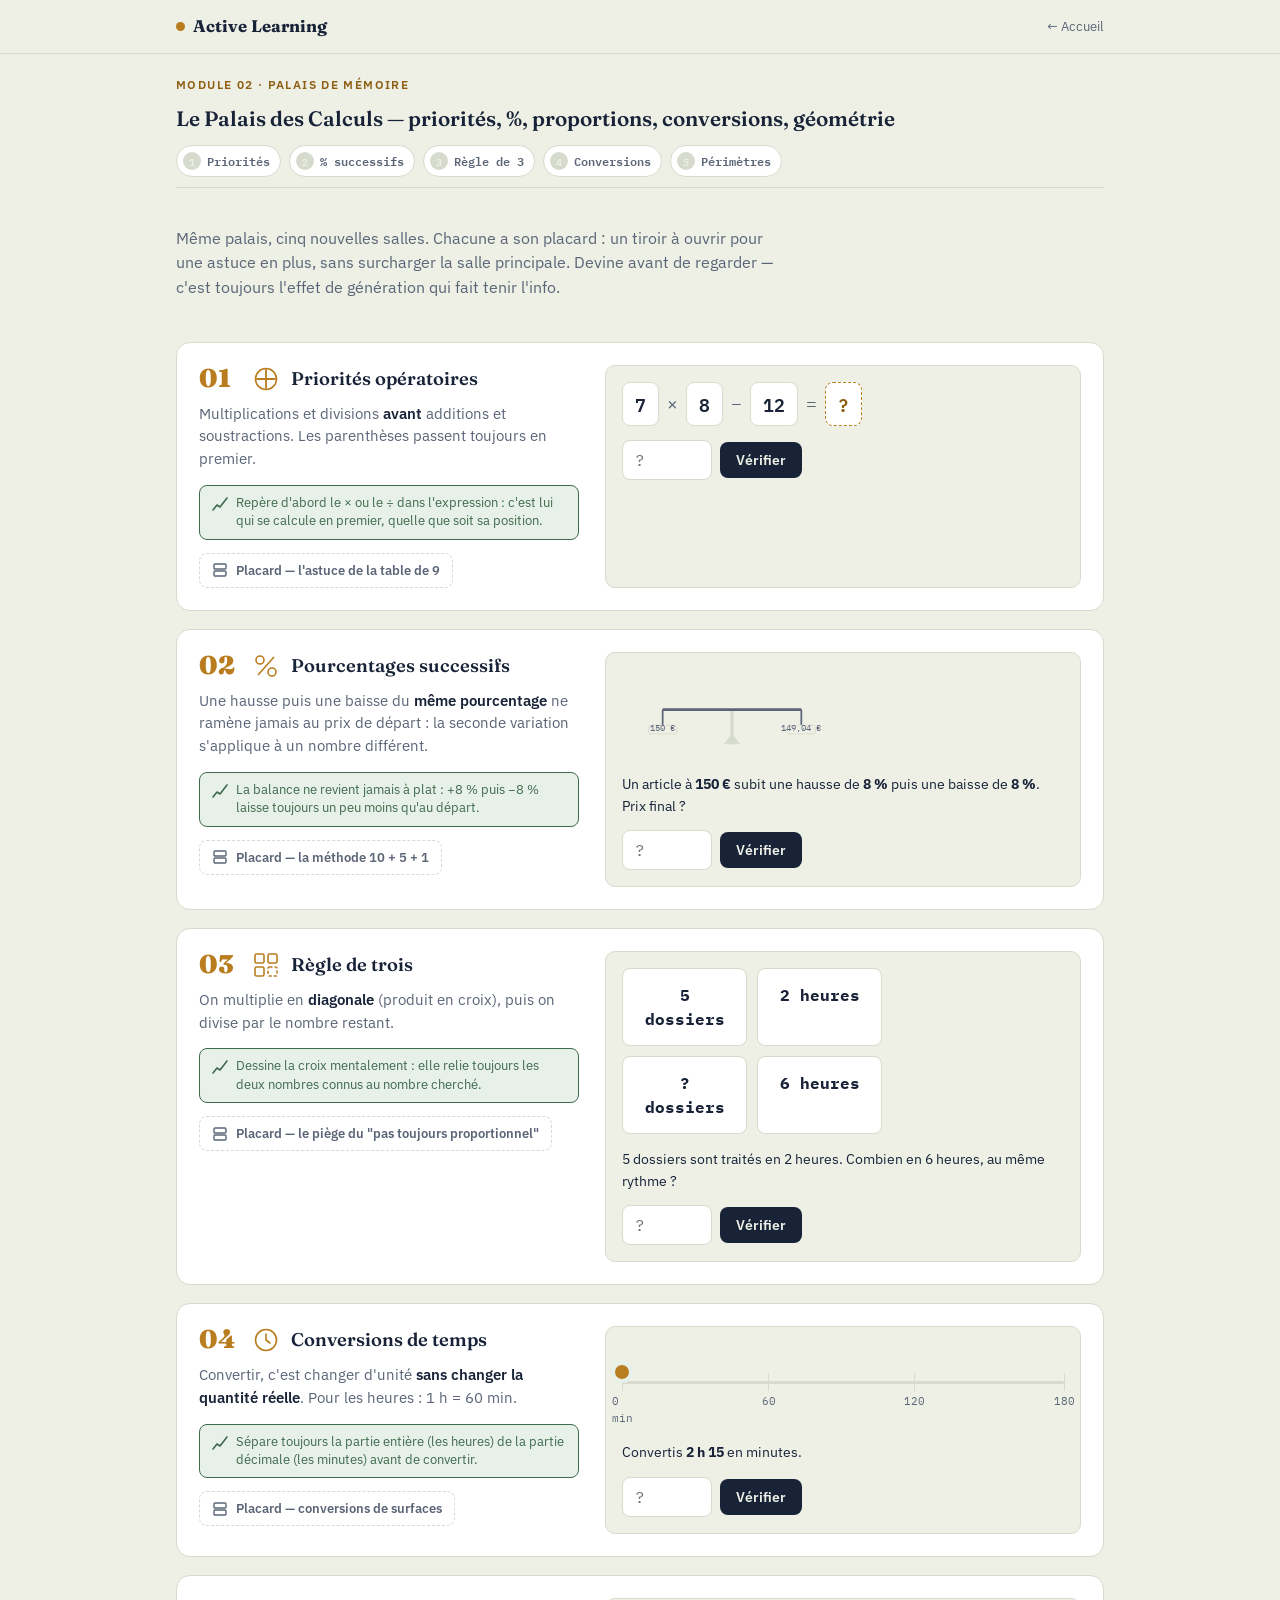
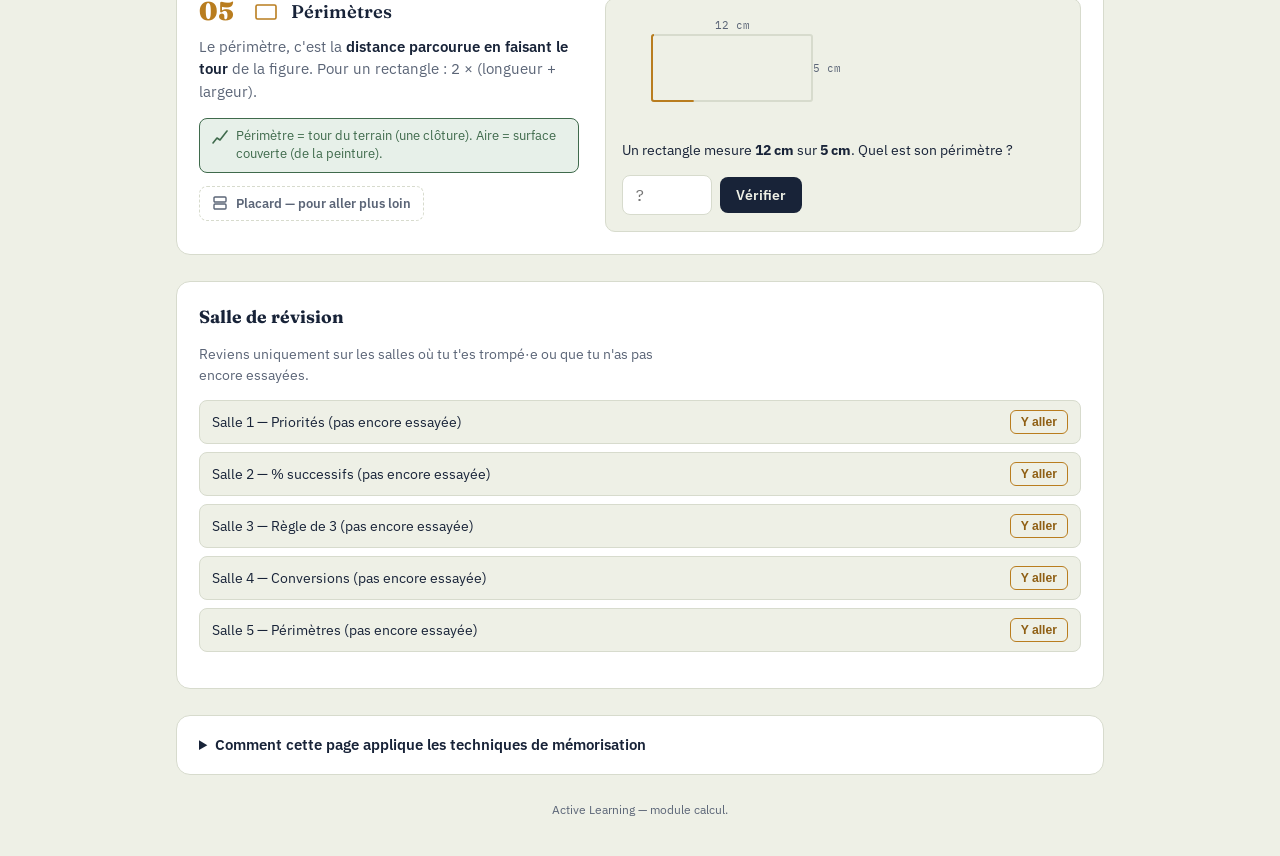
==== calcul/index.html @ 5d700f0e "Ajoute le module Calcul avec placards et micro-interactions Cinq salles (priorités, % successifs, rè" ====
<!doctype html>
<html lang="fr">
<head>
<meta charset="UTF-8">
<meta name="viewport" content="width=device-width, initial-scale=1.0">
<title>Calcul — Active Learning</title>
<link rel="stylesheet" href="https://fonts.googleapis.com/css2?family=Fraunces:opsz,wght@9..144,600;9..144,900&family=IBM+Plex+Sans:wght@400;500;600&family=IBM+Plex+Mono:wght@500;600&display=swap">
<link rel="stylesheet" href="../styles/base.css">
<style>
  body{padding-block:0 32px;}

  .room-top{padding-block:22px 10px; border-bottom:1px solid var(--line); display:flex; flex-direction:column; gap:10px;}
  .eyebrow{font-size:.72rem; letter-spacing:.12em; text-transform:uppercase; color:var(--gold-deep); font-weight:600;}
  .room-top h1{font-size:1.3rem; font-weight:600;}
  nav.doors{display:flex; gap:8px; flex-wrap:wrap;}
  .door-dot{
    display:flex; align-items:center; gap:6px;
    border:1.5px solid var(--line); background:var(--raised);
    color:var(--ink-soft); border-radius:999px;
    padding:5px 10px 5px 6px; font-size:.72rem; font-weight:600;
    cursor:pointer; font-family:"IBM Plex Mono",monospace;
    transition:border-color .15s, color .15s, background .15s;
  }
  .door-dot .n{
    width:18px;height:18px;border-radius:50%;
    display:flex;align-items:center;justify-content:center;
    background:var(--line); color:var(--paper); font-size:.65rem;
  }
  .door-dot[data-state="mastered"]{border-color:var(--sage); color:var(--sage);}
  .door-dot[data-state="mastered"] .n{background:var(--sage); color:var(--raised);}
  .door-dot[data-state="weak"]{border-color:var(--brick); color:var(--brick);}
  .door-dot[data-state="weak"] .n{background:var(--brick); color:var(--raised);}
  .door-dot:hover{border-color:var(--focus);}

  .intro{padding-block:22px 8px;}
  .intro p{color:var(--ink-soft); max-width:60ch; line-height:1.55;}

  .room{
    background:var(--raised); border:1px solid var(--line);
    border-radius:14px; margin-block:18px; padding:22px;
    scroll-margin-top:70px;
    display:grid; grid-template-columns:1fr; gap:18px;
  }
  @media(min-width:680px){
    .room{grid-template-columns:minmax(0,1fr) minmax(0,1.25fr); gap:26px;}
  }
  .room-head{display:flex; align-items:center; gap:12px; margin-bottom:10px;}
  .door-num{font-family:"Fraunces",serif; font-weight:900; font-size:1.6rem; color:var(--gold); line-height:1; min-width:2.2ch;}
  .room-icon{color:var(--gold); flex:none;}
  .room h2{font-size:1.15rem; font-weight:600;}
  .rule{color:var(--ink-soft); font-size:.92rem; line-height:1.55; margin-block:8px 14px;}
  .rule strong{color:var(--ink); font-weight:600;}
  .mnemo{
    background:var(--sage-bg); border:1px solid var(--sage); color:var(--sage);
    border-radius:8px; padding:8px 12px; font-size:.82rem; line-height:1.4;
    display:flex; gap:8px; align-items:flex-start;
  }
  .mnemo svg{flex:none; margin-top:2px;}

  .lab{
    background:var(--paper); border:1px solid var(--line); border-radius:10px;
    padding:16px; display:flex; flex-direction:column; gap:14px;
  }
  .guess-row{display:flex; gap:8px; flex-wrap:wrap; align-items:center;}
  input[type="text"], input[type="number"]{
    font-family:"IBM Plex Mono",monospace; font-size:1rem;
    border:1.5px solid var(--line); border-radius:8px;
    padding:9px 12px; width:9ch; background:var(--raised); color:var(--ink);
  }
  button.go{
    font-family:"IBM Plex Sans",sans-serif; font-weight:600; font-size:.88rem;
    background:var(--ink); color:var(--paper); border:none;
    border-radius:8px; padding:9px 16px; cursor:pointer;
  }
  button.go:hover{background:var(--gold-deep);}
  .verdict{font-size:.86rem; font-weight:600; border-radius:8px; padding:9px 12px; display:none; align-items:center; gap:8px;}
  .verdict.show{display:flex;}
  .verdict.ok{background:var(--sage-bg); color:var(--sage);}
  .verdict.ko{background:var(--brick-bg); color:var(--brick);}
  .reveal{display:none; border-top:1px dashed var(--line); padding-top:12px; font-size:.86rem; color:var(--ink-soft); line-height:1.55;}
  .reveal.show{display:block;}
  .reveal b{color:var(--ink);}
  .steps-calc{display:flex; flex-direction:column; gap:4px; font-family:"IBM Plex Mono",monospace; font-size:.82rem; margin-top:10px;}
  .steps-calc .line{display:flex; justify-content:space-between; gap:12px; border-bottom:1px dotted var(--line); padding-block:3px;}
  .steps-calc .line.total{font-weight:700; color:var(--ink); border-bottom:none;}

  /* --- placard (tiroir bonus) --- */
  .placard-btn{
    display:flex; align-items:center; gap:8px; background:none; border:1px dashed var(--line);
    color:var(--ink-soft); border-radius:8px; padding:8px 12px; font-size:.8rem; font-weight:600;
    cursor:pointer; text-align:left; font-family:"IBM Plex Sans",sans-serif;
  }
  .placard-btn:hover{border-color:var(--gold); color:var(--gold-deep);}
  .placard-btn svg{flex:none; transition:transform .2s;}
  .placard-btn.open svg{transform:rotate(45deg);}
  .placard-content{
    max-height:0; overflow:hidden; opacity:0; transition:max-height .3s ease, opacity .25s ease;
    font-size:.84rem; color:var(--ink-soft); line-height:1.5; background:var(--raised);
    border-radius:8px;
  }
  .placard-content.open{max-height:200px; opacity:1; padding:12px 14px; border:1px solid var(--line);}

  /* --- salle 1 : expression animée --- */
  .expr{display:flex; align-items:center; gap:8px; flex-wrap:wrap; font-size:1.1rem; font-weight:600;}
  .tok{
    background:var(--raised); border:1px solid var(--line); border-radius:8px;
    padding:8px 12px; font-family:"IBM Plex Mono",monospace; transition:box-shadow .3s, background .3s, color .3s;
  }
  .tok.op{background:transparent; border:none; color:var(--ink-soft); padding:0; font-weight:400;}
  .tok.qmark{border:1.5px dashed var(--gold); color:var(--gold-deep);}
  .tok.hi{background:var(--sage-bg); color:var(--sage); box-shadow:0 0 0 3px var(--sage-bg);}
  .result-line{font-family:"IBM Plex Mono",monospace; font-size:1.4rem; font-weight:700; color:var(--gold); min-height:1.6em;}

  /* --- salle 2 : balance --- */
  .balance-wrap{display:flex; justify-content:center; padding-block:6px;}
  .balance-beam{transform-origin:100px 40px; transition:transform 1s cubic-bezier(.34,1.4,.4,1);}
  .balance-beam.tilt{transform:rotate(-7deg);}
  .balance-label{font-family:"IBM Plex Mono",monospace; font-size:.68rem; fill:var(--ink-soft);}

  /* --- salle 3 : produit en croix --- */
  .cross-grid{position:relative; display:grid; grid-template-columns:1fr 1fr; gap:10px; max-width:260px;}
  .cross-cell{
    background:var(--raised); border:1px solid var(--line); border-radius:8px;
    padding:14px; text-align:center; font-family:"IBM Plex Mono",monospace; font-weight:700; z-index:1;
  }
  .cross-svg{position:absolute; inset:0; width:100%; height:100%; pointer-events:none;}
  .cross-line{stroke:var(--gold); stroke-width:2.2; stroke-dasharray:210; stroke-dashoffset:210; transition:stroke-dashoffset 1s ease;}
  .cross-line.show{stroke-dashoffset:0;}

  /* --- salle 4 : règle de conversion --- */
  .ruler{position:relative; height:64px; margin-block:10px;}
  .ruler-track{position:absolute; left:0; right:0; top:28px; height:3px; background:var(--line); border-radius:2px;}
  .ruler-tick{position:absolute; top:20px; width:1px; height:18px; background:var(--line);}
  .ruler-tick span{position:absolute; top:20px; left:50%; transform:translateX(-50%); font-size:.68rem; color:var(--ink-soft); font-family:"IBM Plex Mono",monospace;}
  .ruler-marker{
    position:absolute; top:12px; width:14px; height:14px; border-radius:50%;
    background:var(--gold); left:0; transform:translateX(-50%);
    transition:left 1s cubic-bezier(.3,1.3,.4,1);
    box-shadow:0 0 0 4px var(--sage-bg);
  }
  .ruler-marker-label{
    position:absolute; top:-22px; left:0; transform:translateX(-50%);
    font-family:"IBM Plex Mono",monospace; font-weight:700; font-size:.78rem; color:var(--gold-deep);
    transition:left 1s cubic-bezier(.3,1.3,.4,1); white-space:nowrap;
  }

  /* --- salle 5 : périmètre dessiné --- */
  .perim-svg rect{fill:none; stroke:var(--line); stroke-width:2;}
  .perim-svg rect.draw{stroke:var(--gold); stroke-dasharray:340; stroke-dashoffset:340; transition:stroke-dashoffset 1.4s ease;}
  .perim-svg rect.draw.show{stroke-dashoffset:0;}
  .perim-svg text{font-family:"IBM Plex Mono",monospace; font-size:11px; fill:var(--ink-soft);}

  .revision{background:var(--raised); border:1px solid var(--line); border-radius:14px; padding:22px; margin-block:26px;}
  .revision h2{font-size:1.1rem; margin-bottom:6px;}
  .revision p{color:var(--ink-soft); font-size:.88rem; line-height:1.5; max-width:60ch;}
  .weak-list{display:flex; flex-direction:column; gap:8px; margin-block:14px;}
  .weak-item{display:flex; justify-content:space-between; align-items:center; background:var(--paper); border:1px solid var(--line); border-radius:8px; padding:9px 12px; font-size:.86rem;}
  .weak-item button{background:none; border:1px solid var(--gold); color:var(--gold-deep); border-radius:6px; padding:4px 10px; font-size:.76rem; cursor:pointer; font-weight:600;}
  .all-done{color:var(--sage); font-weight:600; font-size:.9rem;}

  details.meta{background:var(--raised); border:1px solid var(--line); border-radius:14px; padding:18px 22px; margin-block:20px 8px;}
  details.meta summary{cursor:pointer; font-weight:600; font-size:.92rem; color:var(--ink);}
  .meta-grid{display:flex; flex-direction:column; gap:10px; margin-top:14px;}
  .meta-row{display:flex; gap:10px; font-size:.84rem; color:var(--ink-soft); line-height:1.5;}
  .meta-row b{color:var(--gold-deep); font-family:"IBM Plex Mono",monospace; font-weight:600; flex:none; min-width:15ch;}

  footer.note{color:var(--ink-soft); font-size:.76rem; text-align:center; padding-block:18px 4px;}
</style>
</head>
<body>

<header class="app-nav">
  <div class="wrap row">
    <a class="brand" href="../index.html"><span class="dot"></span> Active Learning</a>
    <a class="crumb" href="../index.html">← Accueil</a>
  </div>
</header>

<div class="wrap">
  <header class="room-top">
    <div class="eyebrow">Module 02 · Palais de mémoire</div>
    <h1>Le Palais des Calculs — priorités, %, proportions, conversions, géométrie</h1>
    <nav class="doors" id="doors" aria-label="Salles du palais">
      <button class="door-dot" data-room="1" onclick="goRoom(1)"><span class="n">1</span> Priorités</button>
      <button class="door-dot" data-room="2" onclick="goRoom(2)"><span class="n">2</span> % successifs</button>
      <button class="door-dot" data-room="3" onclick="goRoom(3)"><span class="n">3</span> Règle de 3</button>
      <button class="door-dot" data-room="4" onclick="goRoom(4)"><span class="n">4</span> Conversions</button>
      <button class="door-dot" data-room="5" onclick="goRoom(5)"><span class="n">5</span> Périmètres</button>
    </nav>
  </header>

  <section class="intro">
    <p>Même palais, cinq nouvelles salles. Chacune a son placard : un tiroir à ouvrir pour une astuce en plus, sans surcharger la salle principale. Devine avant de regarder — c'est toujours l'effet de génération qui fait tenir l'info.</p>
  </section>

  <!-- ROOM 1 : priorités opératoires -->
  <article class="room" id="room-1">
    <div>
      <div class="room-head">
        <span class="door-num">01</span>
        <svg class="room-icon" width="26" height="26" viewBox="0 0 26 26" fill="none"><path d="M4 13h18M13 4v18" stroke="currentColor" stroke-width="1.8" stroke-linecap="round"/><circle cx="13" cy="13" r="10.5" stroke="currentColor" stroke-width="1.6"/></svg>
        <h2>Priorités opératoires</h2>
      </div>
      <p class="rule">Multiplications et divisions <strong>avant</strong> additions et soustractions. Les parenthèses passent toujours en premier.</p>
      <p class="mnemo">
        <svg width="16" height="16" viewBox="0 0 16 16" fill="none"><path d="M1 14 L5 9 L8 11 L15 2" stroke="currentColor" stroke-width="1.6" stroke-linecap="round" stroke-linejoin="round"/></svg>
        Repère d'abord le × ou le ÷ dans l'expression : c'est lui qui se calcule en premier, quelle que soit sa position.
      </p>
      <button class="placard-btn" id="placard-btn-1" onclick="togglePlacard(1)">
        <svg width="16" height="16" viewBox="0 0 16 16" fill="none"><rect x="2" y="2" width="12" height="5" rx="1" stroke="currentColor" stroke-width="1.4"/><rect x="2" y="9" width="12" height="5" rx="1" stroke="currentColor" stroke-width="1.4"/></svg>
        Placard — l'astuce de la table de 9
      </button>
      <div class="placard-content" id="placard-1">Pour ×9 avec un chiffre de 1 à 10 : lève tes 10 doigts, baisse le doigt du rang du chiffre (ex : ×4 → baisse le 4e doigt). Les doigts à gauche donnent les dizaines, ceux à droite les unités. 9×4 : 3 doigts à gauche, 6 à droite → 36.</div>
    </div>
    <div class="lab">
      <div class="expr" id="expr-1">
        <span class="tok" id="tok-a">7</span>
        <span class="tok op">×</span>
        <span class="tok" id="tok-b">8</span>
        <span class="tok op">−</span>
        <span class="tok" id="tok-c">12</span>
        <span class="tok op">=</span>
        <span class="tok qmark">?</span>
      </div>
      <div class="guess-row">
        <input type="number" id="r1-input" aria-label="Résultat de 7×8−12" placeholder="?">
        <button class="go" onclick="check1(event)">Vérifier</button>
      </div>
      <div class="verdict" id="r1-verdict"></div>
      <div class="reveal" id="r1-reveal">
        <div class="result-line" id="r1-result"></div>
        La priorité va à ×  : 7 × 8 = <b>56</b>, puis 56 − 12 = <b>44</b>.
      </div>
    </div>
  </article>

  <!-- ROOM 2 : pourcentages successifs -->
  <article class="room" id="room-2">
    <div>
      <div class="room-head">
        <span class="door-num">02</span>
        <svg class="room-icon" width="26" height="26" viewBox="0 0 26 26" fill="none"><circle cx="7" cy="7" r="4" stroke="currentColor" stroke-width="1.6"/><circle cx="19" cy="19" r="4" stroke="currentColor" stroke-width="1.6"/><line x1="21" y1="4" x2="5" y2="22" stroke="currentColor" stroke-width="1.6"/></svg>
        <h2>Pourcentages successifs</h2>
      </div>
      <p class="rule">Une hausse puis une baisse du <strong>même pourcentage</strong> ne ramène jamais au prix de départ : la seconde variation s'applique à un nombre différent.</p>
      <p class="mnemo">
        <svg width="16" height="16" viewBox="0 0 16 16" fill="none"><path d="M1 14 L5 9 L8 11 L15 2" stroke="currentColor" stroke-width="1.6" stroke-linecap="round" stroke-linejoin="round"/></svg>
        La balance ne revient jamais à plat : +8 % puis −8 % laisse toujours un peu moins qu'au départ.
      </p>
      <button class="placard-btn" id="placard-btn-2" onclick="togglePlacard(2)">
        <svg width="16" height="16" viewBox="0 0 16 16" fill="none"><rect x="2" y="2" width="12" height="5" rx="1" stroke="currentColor" stroke-width="1.4"/><rect x="2" y="9" width="12" height="5" rx="1" stroke="currentColor" stroke-width="1.4"/></svg>
        Placard — la méthode 10 + 5 + 1
      </button>
      <div class="placard-content" id="placard-2">10 % = on déplace la virgule d'un rang. 5 % = la moitié de 10 %. 1 % = un dixième de 10 %. En combinant ces trois briques, on obtient n'importe quel pourcentage courant sans calculatrice.</div>
    </div>
    <div class="lab">
      <svg class="balance-wrap" width="220" height="90" viewBox="0 0 200 90">
        <line x1="100" y1="40" x2="100" y2="80" stroke="var(--line)" stroke-width="4"/>
        <polygon points="90,80 110,80 100,68" fill="var(--line)"/>
        <g class="balance-beam" id="balance-beam">
          <line x1="20" y1="40" x2="180" y2="40" stroke="var(--ink-soft)" stroke-width="3"/>
          <line x1="20" y1="40" x2="20" y2="58" stroke="var(--ink-soft)" stroke-width="2"/>
          <rect x="4" y="58" width="32" height="10" rx="2" fill="var(--paper)" stroke="var(--line)"/>
          <text x="20" y="65" text-anchor="middle" class="balance-label">150 €</text>
          <line x1="180" y1="40" x2="180" y2="58" stroke="var(--ink-soft)" stroke-width="2"/>
          <rect x="164" y="58" width="32" height="10" rx="2" fill="var(--paper)" stroke="var(--line)"/>
          <text x="180" y="65" text-anchor="middle" class="balance-label" id="balance-right-label">149,04 €</text>
        </g>
      </svg>
      <p style="margin:0; font-size:.9rem;">Un article à <b>150 €</b> subit une hausse de <b>8 %</b> puis une baisse de <b>8 %</b>. Prix final ?</p>
      <div class="guess-row">
        <input type="text" id="r2-input" aria-label="Prix final en euros" placeholder="?">
        <button class="go" onclick="check2(event)">Vérifier</button>
      </div>
      <div class="verdict" id="r2-verdict"></div>
      <div class="reveal" id="r2-reveal">
        <div class="steps-calc">
          <div class="line"><span>150 × 1,08 (hausse de 8 %)</span><span>162 €</span></div>
          <div class="line total"><span>162 × 0,92 (baisse de 8 %)</span><span>149,04 €</span></div>
        </div>
      </div>
    </div>
  </article>

  <!-- ROOM 3 : règle de trois -->
  <article class="room" id="room-3">
    <div>
      <div class="room-head">
        <span class="door-num">03</span>
        <svg class="room-icon" width="26" height="26" viewBox="0 0 26 26" fill="none"><rect x="2" y="2" width="9" height="9" rx="1.5" stroke="currentColor" stroke-width="1.6"/><rect x="15" y="2" width="9" height="9" rx="1.5" stroke="currentColor" stroke-width="1.6"/><rect x="2" y="15" width="9" height="9" rx="1.5" stroke="currentColor" stroke-width="1.6"/><rect x="15" y="15" width="9" height="9" rx="1.5" stroke="currentColor" stroke-width="1.6" stroke-dasharray="3 2"/></svg>
        <h2>Règle de trois</h2>
      </div>
      <p class="rule">On multiplie en <strong>diagonale</strong> (produit en croix), puis on divise par le nombre restant.</p>
      <p class="mnemo">
        <svg width="16" height="16" viewBox="0 0 16 16" fill="none"><path d="M1 14 L5 9 L8 11 L15 2" stroke="currentColor" stroke-width="1.6" stroke-linecap="round" stroke-linejoin="round"/></svg>
        Dessine la croix mentalement : elle relie toujours les deux nombres connus au nombre cherché.
      </p>
      <button class="placard-btn" id="placard-btn-3" onclick="togglePlacard(3)">
        <svg width="16" height="16" viewBox="0 0 16 16" fill="none"><rect x="2" y="2" width="12" height="5" rx="1" stroke="currentColor" stroke-width="1.4"/><rect x="2" y="9" width="12" height="5" rx="1" stroke="currentColor" stroke-width="1.4"/></svg>
        Placard — le piège du "pas toujours proportionnel"
      </button>
      <div class="placard-content" id="placard-3">Un forfait avec une partie fixe (ex : abonnement + prix à l'unité) n'est pas proportionnel : doubler la quantité ne double pas le prix total, à cause de la partie fixe. Vérifie toujours qu'il n'y a pas de coût de départ avant d'appliquer une règle de trois.</div>
    </div>
    <div class="lab">
      <div class="cross-grid" id="cross-grid">
        <div class="cross-cell">5 dossiers</div>
        <div class="cross-cell">2 heures</div>
        <div class="cross-cell">? dossiers</div>
        <div class="cross-cell">6 heures</div>
        <svg class="cross-svg" viewBox="0 0 100 100" preserveAspectRatio="none">
          <line class="cross-line" id="cross-1" x1="5" y1="5" x2="95" y2="95"/>
          <line class="cross-line" id="cross-2" x1="95" y1="5" x2="5" y2="95"/>
        </svg>
      </div>
      <p style="margin:0; font-size:.9rem;">5 dossiers sont traités en 2 heures. Combien en 6 heures, au même rythme ?</p>
      <div class="guess-row">
        <input type="number" id="r3-input" aria-label="Nombre de dossiers" placeholder="?">
        <button class="go" onclick="check3(event)">Vérifier</button>
      </div>
      <div class="verdict" id="r3-verdict"></div>
      <div class="reveal" id="r3-reveal">
        (6 × 5) ÷ 2 = <b>15 dossiers</b>. On multiplie en croix (6 et 5), puis on divise par le nombre restant (2).
      </div>
    </div>
  </article>

  <!-- ROOM 4 : conversions -->
  <article class="room" id="room-4">
    <div>
      <div class="room-head">
        <span class="door-num">04</span>
        <svg class="room-icon" width="26" height="26" viewBox="0 0 26 26" fill="none"><circle cx="13" cy="13" r="10.5" stroke="currentColor" stroke-width="1.6"/><path d="M13 7v6l4 3" stroke="currentColor" stroke-width="1.6" stroke-linecap="round"/></svg>
        <h2>Conversions de temps</h2>
      </div>
      <p class="rule">Convertir, c'est changer d'unité <strong>sans changer la quantité réelle</strong>. Pour les heures : 1 h = 60 min.</p>
      <p class="mnemo">
        <svg width="16" height="16" viewBox="0 0 16 16" fill="none"><path d="M1 14 L5 9 L8 11 L15 2" stroke="currentColor" stroke-width="1.6" stroke-linecap="round" stroke-linejoin="round"/></svg>
        Sépare toujours la partie entière (les heures) de la partie décimale (les minutes) avant de convertir.
      </p>
      <button class="placard-btn" id="placard-btn-4" onclick="togglePlacard(4)">
        <svg width="16" height="16" viewBox="0 0 16 16" fill="none"><rect x="2" y="2" width="12" height="5" rx="1" stroke="currentColor" stroke-width="1.4"/><rect x="2" y="9" width="12" height="5" rx="1" stroke="currentColor" stroke-width="1.4"/></svg>
        Placard — conversions de surfaces
      </button>
      <div class="placard-content" id="placard-4">1 m² = 10 000 cm² (pas 100 !). En passant d'une unité de surface à l'unité juste en dessous, on multiplie par 100 — parce qu'une surface a deux dimensions (10 × 10), contrairement à une longueur où l'on multiplie par 10.</div>
    </div>
    <div class="lab">
      <div class="ruler" id="ruler">
        <div class="ruler-track"></div>
        <div class="ruler-tick" style="left:0%"><span>0 min</span></div>
        <div class="ruler-tick" style="left:33%"><span>60</span></div>
        <div class="ruler-tick" style="left:66%"><span>120</span></div>
        <div class="ruler-tick" style="left:100%"><span>180</span></div>
        <div class="ruler-marker" id="ruler-marker" style="left:0%"></div>
        <div class="ruler-marker-label" id="ruler-label" style="left:0%"></div>
      </div>
      <p style="margin:0; font-size:.9rem;">Convertis <b>2 h 15</b> en minutes.</p>
      <div class="guess-row">
        <input type="number" id="r4-input" aria-label="Nombre de minutes" placeholder="?">
        <button class="go" onclick="check4(event)">Vérifier</button>
      </div>
      <div class="verdict" id="r4-verdict"></div>
      <div class="reveal" id="r4-reveal">
        2 h = <b>120 min</b>, + 15 min = <b>135 min</b>.
      </div>
    </div>
  </article>

  <!-- ROOM 5 : périmètres -->
  <article class="room" id="room-5">
    <div>
      <div class="room-head">
        <span class="door-num">05</span>
        <svg class="room-icon" width="26" height="26" viewBox="0 0 26 26" fill="none"><rect x="3" y="6" width="20" height="14" rx="1.5" stroke="currentColor" stroke-width="1.6"/></svg>
        <h2>Périmètres</h2>
      </div>
      <p class="rule">Le périmètre, c'est la <strong>distance parcourue en faisant le tour</strong> de la figure. Pour un rectangle : 2 × (longueur + largeur).</p>
      <p class="mnemo">
        <svg width="16" height="16" viewBox="0 0 16 16" fill="none"><path d="M1 14 L5 9 L8 11 L15 2" stroke="currentColor" stroke-width="1.6" stroke-linecap="round" stroke-linejoin="round"/></svg>
        Périmètre = tour du terrain (une clôture). Aire = surface couverte (de la peinture).
      </p>
      <button class="placard-btn" id="placard-btn-5" onclick="togglePlacard(5)">
        <svg width="16" height="16" viewBox="0 0 16 16" fill="none"><rect x="2" y="2" width="12" height="5" rx="1" stroke="currentColor" stroke-width="1.4"/><rect x="2" y="9" width="12" height="5" rx="1" stroke="currentColor" stroke-width="1.4"/></svg>
        Placard — pour aller plus loin
      </button>
      <div class="placard-content" id="placard-5">Aire d'un triangle = (base × hauteur) ÷ 2. Aire d'un cercle = π × rayon². Périmètre d'un cercle = 2 × π × rayon. Pas au programme des salles ci-contre, mais utile à avoir en tête.</div>
    </div>
    <div class="lab">
      <svg class="perim-svg" width="220" height="110" viewBox="0 0 220 110">
        <rect x="30" y="20" width="160" height="66" rx="2"/>
        <rect id="perim-draw" class="draw" x="30" y="20" width="160" height="66" rx="2"/>
        <text x="110" y="14" text-anchor="middle">12 cm</text>
        <text x="205" y="57" text-anchor="middle">5 cm</text>
      </svg>
      <p style="margin:0; font-size:.9rem;">Un rectangle mesure <b>12 cm</b> sur <b>5 cm</b>. Quel est son périmètre ?</p>
      <div class="guess-row">
        <input type="number" id="r5-input" aria-label="Périmètre en cm" placeholder="?">
        <button class="go" onclick="check5(event)">Vérifier</button>
      </div>
      <div class="verdict" id="r5-verdict"></div>
      <div class="reveal" id="r5-reveal">
        2 × (12 + 5) = 2 × 17 = <b><span id="r5-result"></span> cm</b>.
      </div>
    </div>
  </article>

  <section class="revision">
    <h2>Salle de révision</h2>
    <p>Reviens uniquement sur les salles où tu t'es trompé·e ou que tu n'as pas encore essayées.</p>
    <div class="weak-list" id="weak-list"></div>
  </section>

  <details class="meta">
    <summary>Comment cette page applique les techniques de mémorisation</summary>
    <div class="meta-grid">
      <div class="meta-row"><b>Palais de mémoire</b> Même structure à 5 salles que le module raisonnement : la position compte plus que le contenu pour la mémoire spatiale.</div>
      <div class="meta-row"><b>Placards</b> Une astuce bonus par salle, cachée jusqu'à ce qu'on l'ouvre volontairement — on retient mieux ce qu'on est allé chercher soi-même.</div>
      <div class="meta-row"><b>Double codage</b> Chaque règle a un texte et une animation (balance, croix, règle graduée, tracé du périmètre) : deux chemins vers le même souvenir.</div>
      <div class="meta-row"><b>Effet de génération</b> Toujours deviner avant de voir la réponse.</div>
      <div class="meta-row"><b>Renforcement</b> Les petites animations (confettis, compteur) marquent une réussite comme un vrai évènement, pas juste une case cochée.</div>
    </div>
  </details>

  <footer class="note">Active Learning — module calcul.</footer>
</div>

<script src="../js/effects.js"></script>
<script>
(function(){
  var STATE_KEY = 'active-learning-calcul-v1';
  var ROOM_LABELS = {1:'Priorités',2:'% successifs',3:'Règle de 3',4:'Conversions',5:'Périmètres'};

  function loadState(){
    try{ var raw = localStorage.getItem(STATE_KEY); return raw ? JSON.parse(raw) : {}; }
    catch(e){ return {}; }
  }
  function saveState(state){ try{ localStorage.setItem(STATE_KEY, JSON.stringify(state)); }catch(e){} }
  var state = loadState();

  function setRoomResult(room, correct){
    state[room] = correct ? 'mastered' : 'weak';
    saveState(state);
    renderDoors();
    renderWeakList();
  }
  function renderDoors(){
    document.querySelectorAll('.door-dot').forEach(function(dot){
      var r = dot.getAttribute('data-room'); var st = state[r];
      if(st === 'mastered'){ dot.setAttribute('data-state','mastered'); }
      else if(st === 'weak'){ dot.setAttribute('data-state','weak'); }
      else { dot.removeAttribute('data-state'); }
    });
  }
  function renderWeakList(){
    var list = document.getElementById('weak-list');
    list.innerHTML = '';
    var anyIncomplete = false;
    [1,2,3,4,5].forEach(function(r){
      var st = state[r];
      if(st !== 'mastered'){
        anyIncomplete = true;
        var row = document.createElement('div'); row.className = 'weak-item';
        var label = document.createElement('span');
        label.textContent = 'Salle ' + r + ' — ' + ROOM_LABELS[r] + (st === 'weak' ? ' (à revoir)' : ' (pas encore essayée)');
        var btn = document.createElement('button'); btn.textContent = 'Y aller';
        btn.onclick = (function(rr){ return function(){ goRoom(rr); }; })(r);
        row.appendChild(label); row.appendChild(btn); list.appendChild(row);
      }
    });
    if(!anyIncomplete){
      var done = document.createElement('div'); done.className = 'all-done';
      done.textContent = 'Toutes les salles sont maîtrisées. Reviens dans quelques jours pour vérifier que ça tient.';
      list.appendChild(done);
    }
  }
  window.goRoom = function(n){
    var el = document.getElementById('room-' + n);
    if(el) el.scrollIntoView({behavior:'smooth', block:'start'});
  };
  window.togglePlacard = function(n){
    var content = document.getElementById('placard-' + n);
    var btn = document.getElementById('placard-btn-' + n);
    var open = content.classList.toggle('open');
    btn.classList.toggle('open', open);
  };
  function showVerdict(el, ok, msg){
    el.className = 'verdict show ' + (ok ? 'ok' : 'ko');
    el.textContent = msg;
  }
  function celebrate(btnEvent){
    if(!btnEvent || !btnEvent.target) return;
    var rect = btnEvent.target.getBoundingClientRect();
    AL.confetti(rect.left + rect.width/2, rect.top + rect.height/2);
  }

  // Room 1 : priorités
  window.check1 = function(ev){
    var val = parseInt(document.getElementById('r1-input').value, 10);
    var ok = val === 44;
    showVerdict(document.getElementById('r1-verdict'), ok, ok ? 'Exact — 44.' : 'Pas tout à fait. Regarde l\'ordre des opérations.');
    document.getElementById('r1-reveal').classList.add('show');
    var tokA = document.getElementById('tok-a'), tokB = document.getElementById('tok-b'), tokC = document.getElementById('tok-c');
    tokA.classList.add('hi'); tokB.classList.add('hi');
    setTimeout(function(){ tokA.classList.remove('hi'); tokB.classList.remove('hi'); tokC.classList.add('hi'); }, 550);
    var resultEl = document.getElementById('r1-result');
    if(ok){ celebrate(ev); AL.countUp(resultEl, 44, 700); } else { resultEl.textContent = '44'; }
    setRoomResult(1, ok);
  };

  // Room 2 : pourcentages successifs
  window.check2 = function(ev){
    var raw = (document.getElementById('r2-input').value || '').replace(',', '.').replace(/[^0-9.]/g,'');
    var val = parseFloat(raw);
    var ok = Math.abs(val - 149.04) < 0.5;
    showVerdict(document.getElementById('r2-verdict'), ok, ok ? 'Exact — 149,04 €.' : 'Pas tout à fait. Regarde la balance ci-dessus.');
    document.getElementById('r2-reveal').classList.add('show');
    document.getElementById('balance-beam').classList.add('tilt');
    if(ok) celebrate(ev);
    setRoomResult(2, ok);
  };

  // Room 3 : règle de trois
  window.check3 = function(ev){
    var val = parseInt(document.getElementById('r3-input').value, 10);
    var ok = val === 15;
    showVerdict(document.getElementById('r3-verdict'), ok, ok ? 'Exact — 15 dossiers.' : 'Pas tout à fait. Regarde la croix ci-dessus.');
    document.getElementById('r3-reveal').classList.add('show');
    document.getElementById('cross-1').classList.add('show');
    setTimeout(function(){ document.getElementById('cross-2').classList.add('show'); }, 300);
    if(ok) celebrate(ev);
    setRoomResult(3, ok);
  };

  // Room 4 : conversions
  window.check4 = function(ev){
    var val = parseInt(document.getElementById('r4-input').value, 10);
    var ok = val === 135;
    showVerdict(document.getElementById('r4-verdict'), ok, ok ? 'Exact — 135 min.' : 'Pas tout à fait. Regarde la règle graduée.');
    document.getElementById('r4-reveal').classList.add('show');
    var pct = Math.min(135/180*100, 100);
    document.getElementById('ruler-marker').style.left = pct + '%';
    var label = document.getElementById('ruler-label');
    label.style.left = pct + '%';
    label.textContent = '135 min';
    if(ok) celebrate(ev);
    setRoomResult(4, ok);
  };

  // Room 5 : périmètres
  window.check5 = function(ev){
    var val = parseInt(document.getElementById('r5-input').value, 10);
    var ok = val === 34;
    showVerdict(document.getElementById('r5-verdict'), ok, ok ? 'Exact — 34 cm.' : 'Pas tout à fait. Regarde le tracé ci-dessus.');
    document.getElementById('r5-reveal').classList.add('show');
    document.getElementById('perim-draw').classList.add('show');
    var resultEl = document.getElementById('r5-result');
    if(ok){ celebrate(ev); AL.countUp(resultEl, 34, 900); } else { resultEl.textContent = '34'; }
    setRoomResult(5, ok);
  };

  renderDoors();
  renderWeakList();
})();
</script>
</body>
</html>
---- styles/base.css ----
/* Active Learning — design partagé entre toutes les pages de l'app */

:root{
  --paper:#eef0e6;
  --raised:#ffffff;
  --ink:#182338;
  --ink-soft:#5b6577;
  --gold:#b97d1f;
  --gold-deep:#8f5f14;
  --sage:#3f6a4c;
  --sage-bg:#e7f0e9;
  --brick:#a23f2c;
  --brick-bg:#f5e6e2;
  --line:#d7dbcd;
  --focus:#2f4d8f;
}
@media (prefers-color-scheme: dark){
  :root{
    --paper:#12161f;
    --raised:#1b212d;
    --ink:#eef0e6;
    --ink-soft:#9aa3b5;
    --gold:#e0a53f;
    --gold-deep:#f0bc63;
    --sage:#7fc294;
    --sage-bg:#1b2b21;
    --brick:#e88b73;
    --brick-bg:#332019;
    --line:#2b3342;
    --focus:#7fa0e6;
  }
}

*{box-sizing:border-box;}
html,body{margin:0;}
body{
  background:var(--paper);
  color:var(--ink);
  font-family:"IBM Plex Sans",system-ui,sans-serif;
  line-height:1.5;
}
h1,h2,h3{font-family:"Fraunces",Georgia,serif;text-wrap:balance;margin:0;}
.nums{font-family:"IBM Plex Mono",ui-monospace,monospace;font-variant-numeric:tabular-nums;}
img{max-width:100%;}

.wrap{max-width:960px; margin-inline:auto; padding-inline:16px;}

a{color:inherit;}
:focus-visible{outline:2.5px solid var(--focus); outline-offset:2px;}

/* ---- top nav shared across pages ---- */
header.app-nav{
  position:sticky; top:0; z-index:30;
  background:var(--paper);
  border-bottom:1px solid var(--line);
  padding-block:14px;
}
header.app-nav .row{
  display:flex; align-items:center; justify-content:space-between; gap:12px; flex-wrap:wrap;
}
header.app-nav .brand{
  font-family:"Fraunces",serif; font-weight:700; font-size:1.05rem; text-decoration:none; color:var(--ink);
  display:flex; align-items:center; gap:8px;
}
header.app-nav .brand .dot{width:9px;height:9px;border-radius:50%;background:var(--gold);}
header.app-nav .crumb{font-size:.82rem; color:var(--ink-soft); text-decoration:none; display:flex; align-items:center; gap:6px;}
header.app-nav .crumb:hover{color:var(--gold-deep);}

/* ---- shared buttons ---- */
.btn{
  display:inline-flex; align-items:center; gap:8px;
  font-family:"IBM Plex Sans",sans-serif; font-weight:600; font-size:.9rem;
  border-radius:9px; padding:11px 18px; cursor:pointer; text-decoration:none;
  border:1.5px solid transparent;
}
.btn-primary{background:var(--ink); color:var(--paper); border-color:var(--ink);}
.btn-primary:hover{background:var(--gold-deep); border-color:var(--gold-deep);}
.btn-ghost{background:transparent; color:var(--ink); border-color:var(--line);}
.btn-ghost:hover{border-color:var(--gold);}

/* ---- shared card ---- */
.card{
  background:var(--raised); border:1px solid var(--line); border-radius:14px;
}
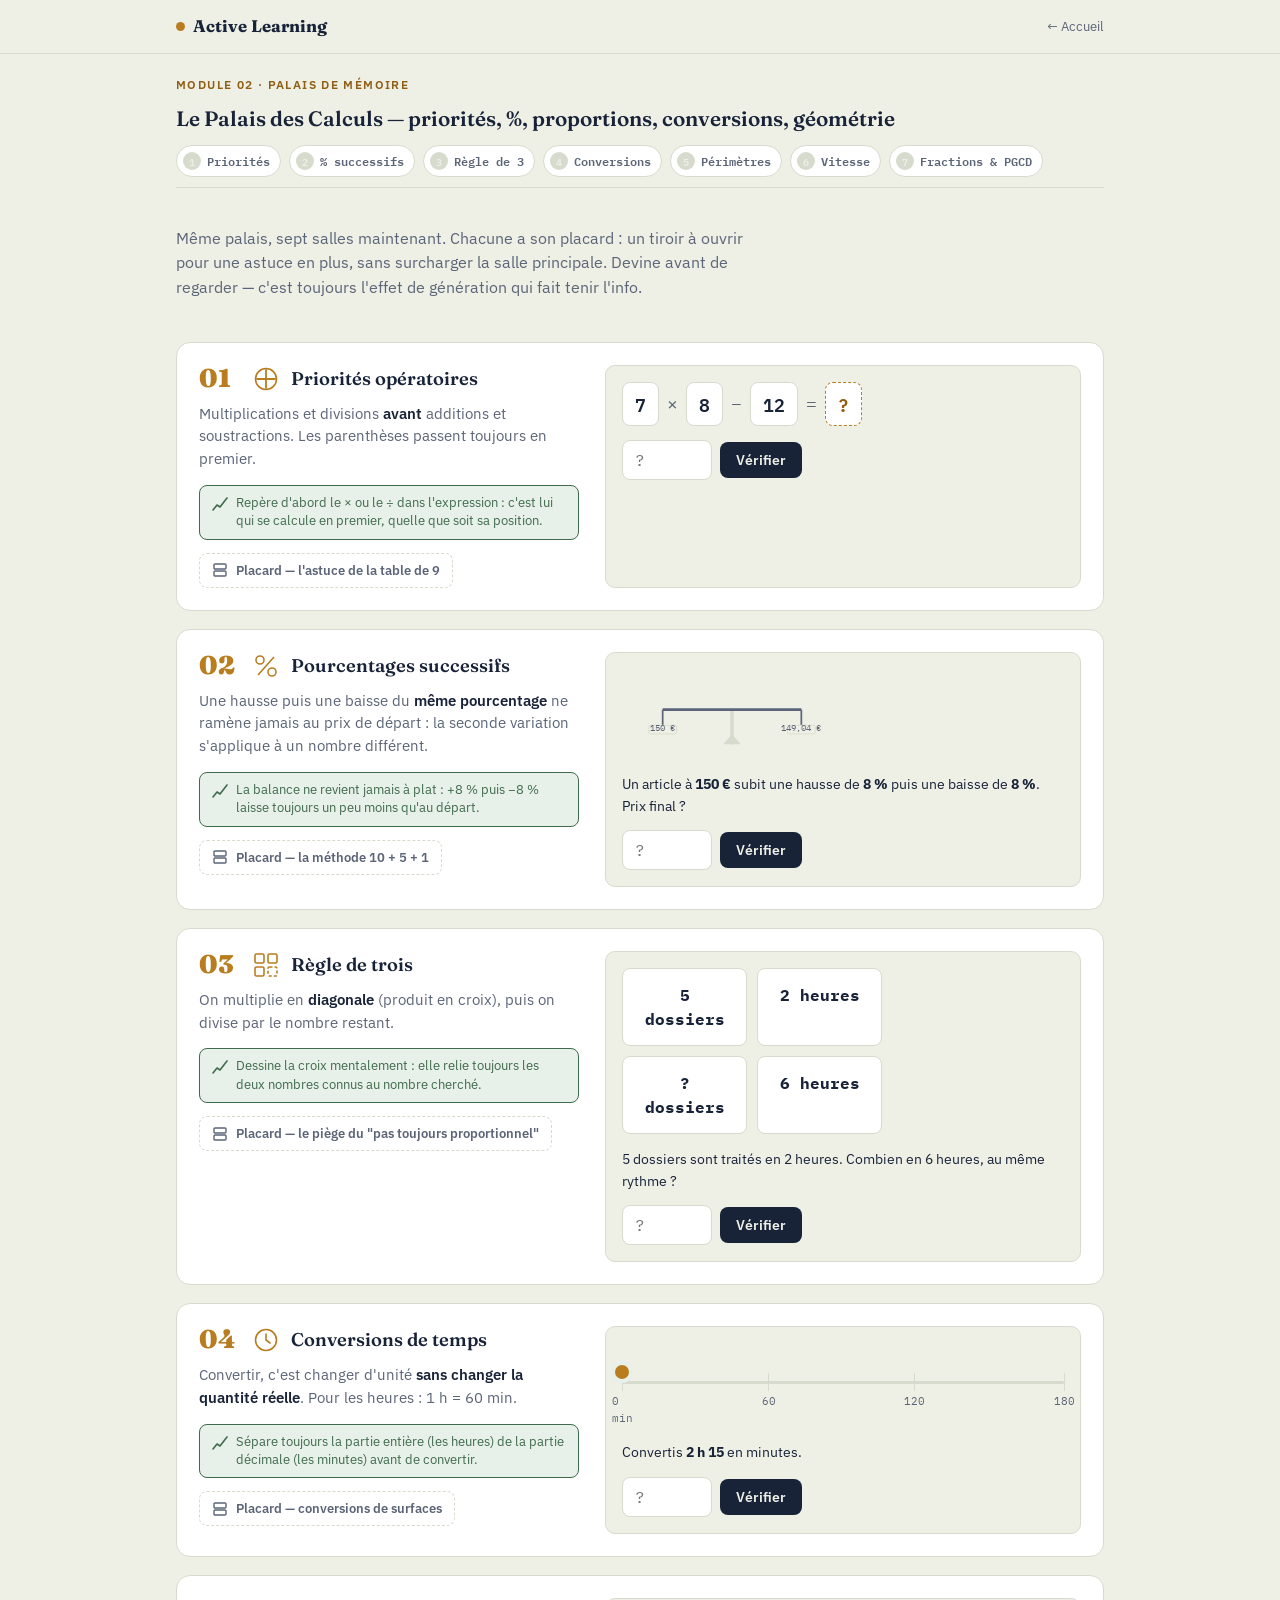
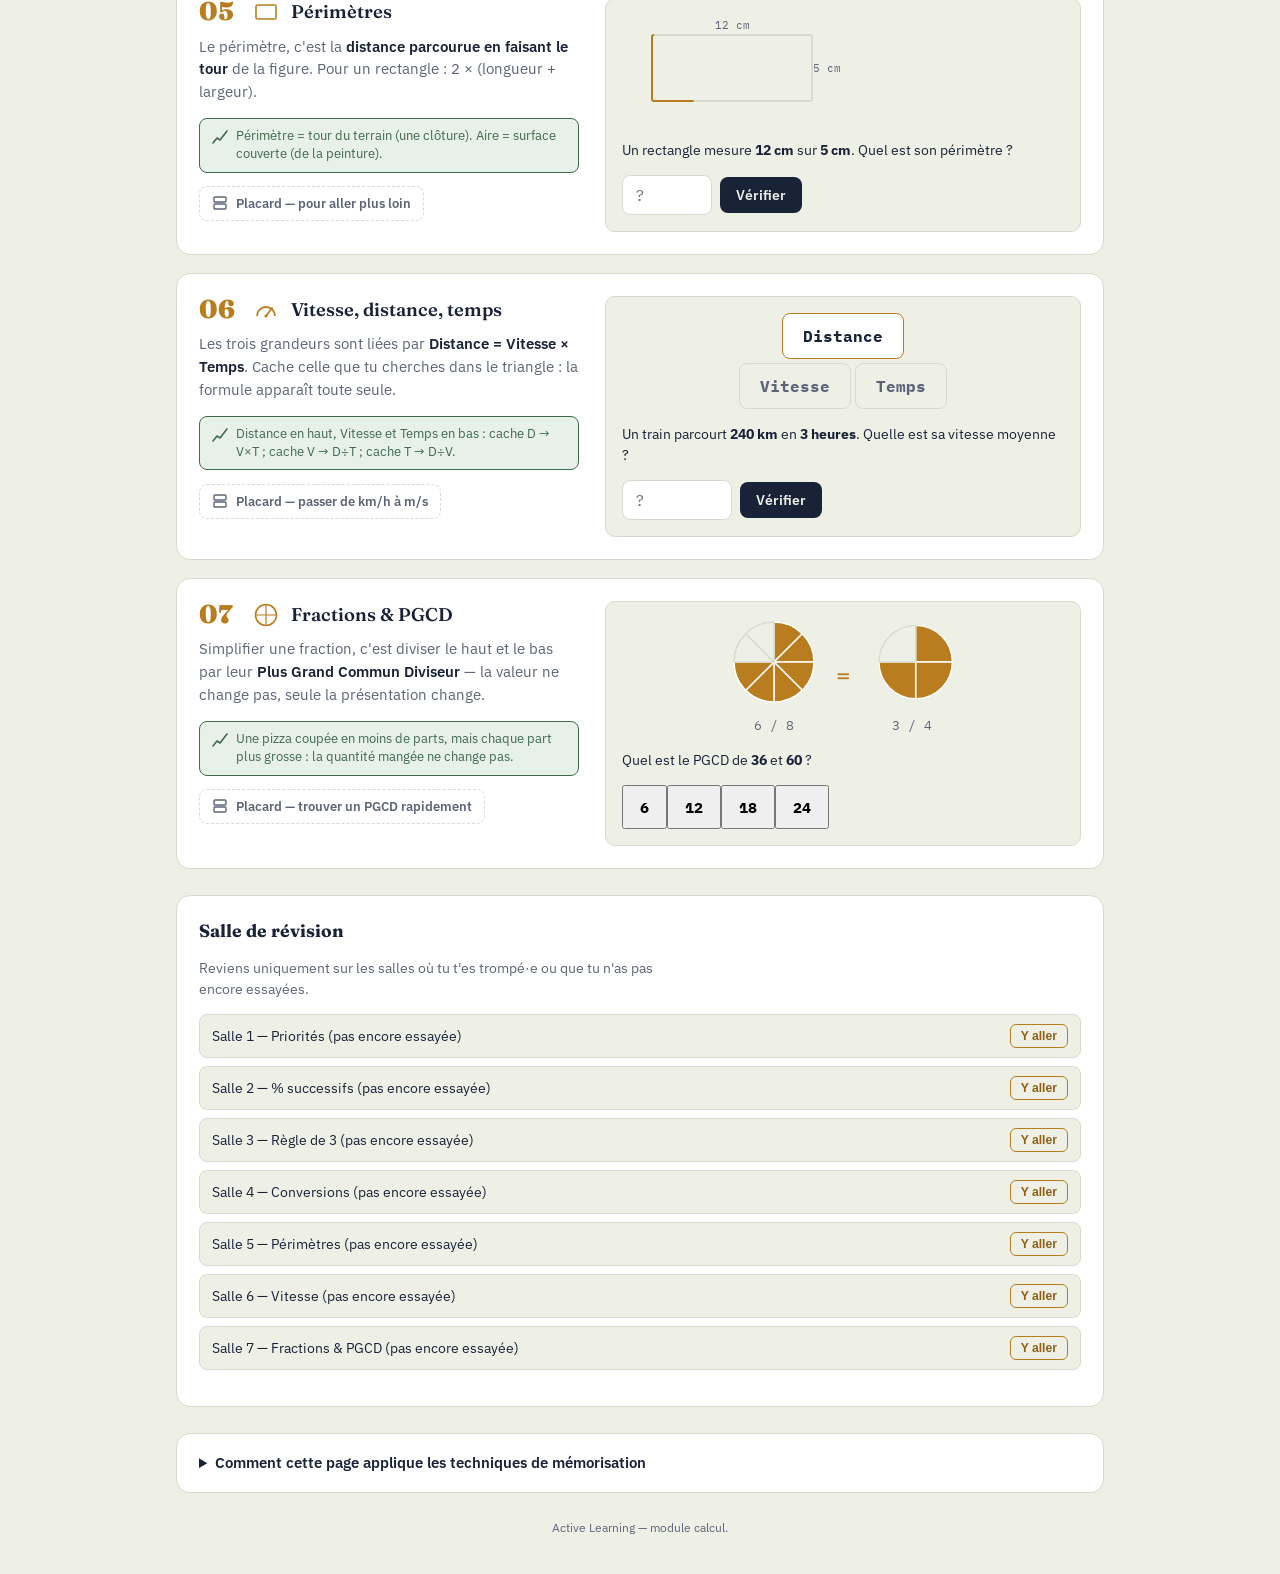
==== commit b6b623c8: "Enrichit le module Calcul : 2 nouvelles salles Ajoute la salle Vitesse/distance/temps (triangle magi" ====
--- a/calcul/index.html
+++ b/calcul/index.html
@@ -150,6 +150,23 @@
   .perim-svg rect.draw.show{stroke-dashoffset:0;}
   .perim-svg text{font-family:"IBM Plex Mono",monospace; font-size:11px; fill:var(--ink-soft);}
 
+  /* --- salle 6 : triangle vitesse/distance/temps --- */
+  .vdt-triangle{display:flex; flex-direction:column; align-items:center; gap:4px;}
+  .vdt-triangle .top{
+    background:var(--raised); border:1.5px solid var(--gold); border-radius:8px;
+    padding:10px 20px; font-family:"IBM Plex Mono",monospace; font-weight:700;
+  }
+  .vdt-triangle .bottom{display:flex; gap:4px;}
+  .vdt-triangle .bottom div{
+    background:var(--paper); border:1.5px solid var(--line); border-radius:8px;
+    padding:10px 20px; font-family:"IBM Plex Mono",monospace; font-weight:700; color:var(--ink-soft);
+  }
+
+  /* --- salle 7 : pizzas PGCD --- */
+  .pizzas{display:flex; align-items:center; gap:18px; justify-content:center; flex-wrap:wrap;}
+  .pizza-label{text-align:center; font-family:"IBM Plex Mono",monospace; font-size:.8rem; color:var(--ink-soft); margin-top:4px;}
+  .pizza-eq{font-family:"Fraunces",serif; font-weight:900; font-size:1.6rem; color:var(--gold);}
+
   .revision{background:var(--raised); border:1px solid var(--line); border-radius:14px; padding:22px; margin-block:26px;}
   .revision h2{font-size:1.1rem; margin-bottom:6px;}
   .revision p{color:var(--ink-soft); font-size:.88rem; line-height:1.5; max-width:60ch;}
@@ -186,11 +203,13 @@
       <button class="door-dot" data-room="3" onclick="goRoom(3)"><span class="n">3</span> Règle de 3</button>
       <button class="door-dot" data-room="4" onclick="goRoom(4)"><span class="n">4</span> Conversions</button>
       <button class="door-dot" data-room="5" onclick="goRoom(5)"><span class="n">5</span> Périmètres</button>
+      <button class="door-dot" data-room="6" onclick="goRoom(6)"><span class="n">6</span> Vitesse</button>
+      <button class="door-dot" data-room="7" onclick="goRoom(7)"><span class="n">7</span> Fractions &amp; PGCD</button>
     </nav>
   </header>
 
   <section class="intro">
-    <p>Même palais, cinq nouvelles salles. Chacune a son placard : un tiroir à ouvrir pour une astuce en plus, sans surcharger la salle principale. Devine avant de regarder — c'est toujours l'effet de génération qui fait tenir l'info.</p>
+    <p>Même palais, sept salles maintenant. Chacune a son placard : un tiroir à ouvrir pour une astuce en plus, sans surcharger la salle principale. Devine avant de regarder — c'est toujours l'effet de génération qui fait tenir l'info.</p>
   </section>
 
   <!-- ROOM 1 : priorités opératoires -->
@@ -403,6 +422,96 @@
     </div>
   </article>
 
+  <!-- ROOM 6 : vitesse, distance, temps -->
+  <article class="room" id="room-6">
+    <div>
+      <div class="room-head">
+        <span class="door-num">06</span>
+        <svg class="room-icon" width="26" height="26" viewBox="0 0 26 26" fill="none"><path d="M4 20a9 9 0 0 1 18 0" stroke="currentColor" stroke-width="1.8"/><line x1="13" y1="20" x2="19" y2="12" stroke="currentColor" stroke-width="1.8" stroke-linecap="round"/><circle cx="13" cy="20" r="1.6" fill="currentColor"/></svg>
+        <h2>Vitesse, distance, temps</h2>
+      </div>
+      <p class="rule">Les trois grandeurs sont liées par <strong>Distance = Vitesse × Temps</strong>. Cache celle que tu cherches dans le triangle : la formule apparaît toute seule.</p>
+      <p class="mnemo">
+        <svg width="16" height="16" viewBox="0 0 16 16" fill="none"><path d="M1 14 L5 9 L8 11 L15 2" stroke="currentColor" stroke-width="1.6" stroke-linecap="round" stroke-linejoin="round"/></svg>
+        Distance en haut, Vitesse et Temps en bas : cache D → V×T ; cache V → D÷T ; cache T → D÷V.
+      </p>
+      <button class="placard-btn" id="placard-btn-6" onclick="togglePlacard(6)">
+        <svg width="16" height="16" viewBox="0 0 16 16" fill="none"><rect x="2" y="2" width="12" height="5" rx="1" stroke="currentColor" stroke-width="1.4"/><rect x="2" y="9" width="12" height="5" rx="1" stroke="currentColor" stroke-width="1.4"/></svg>
+        Placard — passer de km/h à m/s
+      </button>
+      <div class="placard-content" id="placard-6">Pour convertir une vitesse de km/h en m/s, divise par 3,6 (1 km/h = 1000 m ÷ 3600 s). Pour l'inverse, multiplie par 3,6. Exemple : 90 km/h ÷ 3,6 = 25 m/s.</div>
+    </div>
+    <div class="lab">
+      <div class="vdt-triangle" aria-hidden="true">
+        <div class="top">Distance</div>
+        <div class="bottom"><div>Vitesse</div><div>Temps</div></div>
+      </div>
+      <p style="margin:0; font-size:.9rem;">Un train parcourt <b>240 km</b> en <b>3 heures</b>. Quelle est sa vitesse moyenne ?</p>
+      <div class="guess-row">
+        <input type="number" id="r6-input" aria-label="Vitesse en km/h" placeholder="?" style="width:11ch">
+        <button class="go" onclick="check6(event)">Vérifier</button>
+      </div>
+      <div class="verdict" id="r6-verdict"></div>
+      <div class="reveal" id="r6-reveal">
+        Vitesse = Distance ÷ Temps = 240 ÷ 3 = <b>80 km/h</b>.
+      </div>
+    </div>
+  </article>
+
+  <!-- ROOM 7 : fractions & PGCD -->
+  <article class="room" id="room-7">
+    <div>
+      <div class="room-head">
+        <span class="door-num">07</span>
+        <svg class="room-icon" width="26" height="26" viewBox="0 0 26 26" fill="none"><circle cx="13" cy="13" r="10.5" stroke="currentColor" stroke-width="1.6"/><path d="M13 2.5v21M2.5 13h21" stroke="currentColor" stroke-width="1.2"/></svg>
+        <h2>Fractions &amp; PGCD</h2>
+      </div>
+      <p class="rule">Simplifier une fraction, c'est diviser le haut et le bas par leur <strong>Plus Grand Commun Diviseur</strong> — la valeur ne change pas, seule la présentation change.</p>
+      <p class="mnemo">
+        <svg width="16" height="16" viewBox="0 0 16 16" fill="none"><path d="M1 14 L5 9 L8 11 L15 2" stroke="currentColor" stroke-width="1.6" stroke-linecap="round" stroke-linejoin="round"/></svg>
+        Une pizza coupée en moins de parts, mais chaque part plus grosse : la quantité mangée ne change pas.
+      </p>
+      <button class="placard-btn" id="placard-btn-7" onclick="togglePlacard(7)">
+        <svg width="16" height="16" viewBox="0 0 16 16" fill="none"><rect x="2" y="2" width="12" height="5" rx="1" stroke="currentColor" stroke-width="1.4"/><rect x="2" y="9" width="12" height="5" rx="1" stroke="currentColor" stroke-width="1.4"/></svg>
+        Placard — trouver un PGCD rapidement
+      </button>
+      <div class="placard-content" id="placard-7">Teste dans l'ordre : les deux nombres sont-ils pairs (÷2) ? Divisibles par 3 (la somme des chiffres l'est) ? Par 5 (finissent par 0 ou 5) ? Répète jusqu'à ce qu'il n'y ait plus de diviseur commun.</div>
+    </div>
+    <div class="lab">
+      <div class="pizzas" aria-hidden="true">
+        <div>
+          <svg width="88" height="88" viewBox="0 0 88 88">
+            <path d="M44,44 L44,4 A40,40 0 0,1 72.28,15.72 Z" fill="var(--gold)" stroke="var(--raised)" stroke-width="1.5"/>
+            <path d="M44,44 L72.28,15.72 A40,40 0 0,1 84,44 Z" fill="var(--gold)" stroke="var(--raised)" stroke-width="1.5"/>
+            <path d="M44,44 L84,44 A40,40 0 0,1 72.28,72.28 Z" fill="var(--gold)" stroke="var(--raised)" stroke-width="1.5"/>
+            <path d="M44,44 L72.28,72.28 A40,40 0 0,1 44,84 Z" fill="var(--gold)" stroke="var(--raised)" stroke-width="1.5"/>
+            <path d="M44,44 L44,84 A40,40 0 0,1 15.72,72.28 Z" fill="var(--gold)" stroke="var(--raised)" stroke-width="1.5"/>
+            <path d="M44,44 L15.72,72.28 A40,40 0 0,1 4,44 Z" fill="var(--gold)" stroke="var(--raised)" stroke-width="1.5"/>
+            <path d="M44,44 L4,44 A40,40 0 0,1 15.72,15.72 Z" fill="var(--paper)" stroke="var(--line)" stroke-width="1.5"/>
+            <path d="M44,44 L15.72,15.72 A40,40 0 0,1 44,4 Z" fill="var(--paper)" stroke="var(--line)" stroke-width="1.5"/>
+          </svg>
+          <div class="pizza-label">6 / 8</div>
+        </div>
+        <span class="pizza-eq">=</span>
+        <div>
+          <svg width="88" height="88" viewBox="88 0 96 88">
+            <path d="M140,44 L140,4 A40,40 0 0,1 180,44 Z" fill="var(--gold)" stroke="var(--raised)" stroke-width="1.5"/>
+            <path d="M140,44 L180,44 A40,40 0 0,1 140,84 Z" fill="var(--gold)" stroke="var(--raised)" stroke-width="1.5"/>
+            <path d="M140,44 L140,84 A40,40 0 0,1 100,44 Z" fill="var(--gold)" stroke="var(--raised)" stroke-width="1.5"/>
+            <path d="M140,44 L100,44 A40,40 0 0,1 140,4 Z" fill="var(--paper)" stroke="var(--line)" stroke-width="1.5"/>
+          </svg>
+          <div class="pizza-label">3 / 4</div>
+        </div>
+      </div>
+      <p style="margin:0; font-size:.9rem;">Quel est le PGCD de <b>36</b> et <b>60</b> ?</p>
+      <div class="opts" id="pgcd-opts"></div>
+      <div class="verdict" id="r7-verdict"></div>
+      <div class="reveal" id="r7-reveal">
+        36 = 2² × 3² et 60 = 2² × 3 × 5 : les facteurs communs sont 2² et 3, donc PGCD = 4 × 3 = <b>12</b>.
+      </div>
+    </div>
+  </article>
+
   <section class="revision">
     <h2>Salle de révision</h2>
     <p>Reviens uniquement sur les salles où tu t'es trompé·e ou que tu n'as pas encore essayées.</p>
@@ -427,7 +536,7 @@
 <script>
 (function(){
   var STATE_KEY = 'active-learning-calcul-v1';
-  var ROOM_LABELS = {1:'Priorités',2:'% successifs',3:'Règle de 3',4:'Conversions',5:'Périmètres'};
+  var ROOM_LABELS = {1:'Priorités',2:'% successifs',3:'Règle de 3',4:'Conversions',5:'Périmètres',6:'Vitesse',7:'Fractions & PGCD'};
 
   function loadState(){
     try{ var raw = localStorage.getItem(STATE_KEY); return raw ? JSON.parse(raw) : {}; }
@@ -454,7 +563,7 @@
     var list = document.getElementById('weak-list');
     list.innerHTML = '';
     var anyIncomplete = false;
-    [1,2,3,4,5].forEach(function(r){
+    [1,2,3,4,5,6,7].forEach(function(r){
       var st = state[r];
       if(st !== 'mastered'){
         anyIncomplete = true;
@@ -557,6 +666,43 @@
     setRoomResult(5, ok);
   };
 
+  // Room 6 : vitesse, distance, temps
+  window.check6 = function(ev){
+    var val = parseInt(document.getElementById('r6-input').value, 10);
+    var ok = val === 80;
+    showVerdict(document.getElementById('r6-verdict'), ok, ok ? 'Exact — 80 km/h.' : 'Pas tout à fait. Regarde le triangle ci-dessus.');
+    document.getElementById('r6-reveal').classList.add('show');
+    if(ok) celebrate(ev);
+    setRoomResult(6, ok);
+  };
+
+  // Room 7 : fractions & PGCD
+  (function buildPgcd(){
+    var opts = document.getElementById('pgcd-opts');
+    var choices = [
+      {label:'6', correct:false},
+      {label:'12', correct:true},
+      {label:'18', correct:false},
+      {label:'24', correct:false}
+    ];
+    choices.forEach(function(c){
+      var btn = document.createElement('button');
+      btn.className = 'opt';
+      btn.style.cssText = 'padding:10px 16px; font-family:"IBM Plex Mono",monospace; font-size:.95rem; font-weight:700;';
+      btn.textContent = c.label;
+      btn.onclick = function(ev){
+        var allOpts = opts.querySelectorAll('.opt');
+        allOpts.forEach(function(o){ o.disabled = true; });
+        if(c.correct){ btn.classList.add('correct'); } else { btn.classList.add('wrong'); }
+        showVerdict(document.getElementById('r7-verdict'), c.correct, c.correct ? 'Exact — 12.' : 'Pas tout à fait. Regarde la décomposition ci-dessous.');
+        document.getElementById('r7-reveal').classList.add('show');
+        if(c.correct) celebrate(ev);
+        setRoomResult(7, c.correct);
+      };
+      opts.appendChild(btn);
+    });
+  })();
+
   renderDoors();
   renderWeakList();
 })();
--- a/styles/base.css
+++ b/styles/base.css
@@ -13,6 +13,8 @@
   --brick-bg:#f5e6e2;
   --line:#d7dbcd;
   --focus:#2f4d8f;
+  --plum:#6d4a7a;
+  --plum-bg:#ece4ee;
 }
 @media (prefers-color-scheme: dark){
   :root{
@@ -28,6 +30,8 @@
     --brick-bg:#332019;
     --line:#2b3342;
     --focus:#7fa0e6;
+    --plum:#c294d1;
+    --plum-bg:#2a1f30;
   }
 }
 
